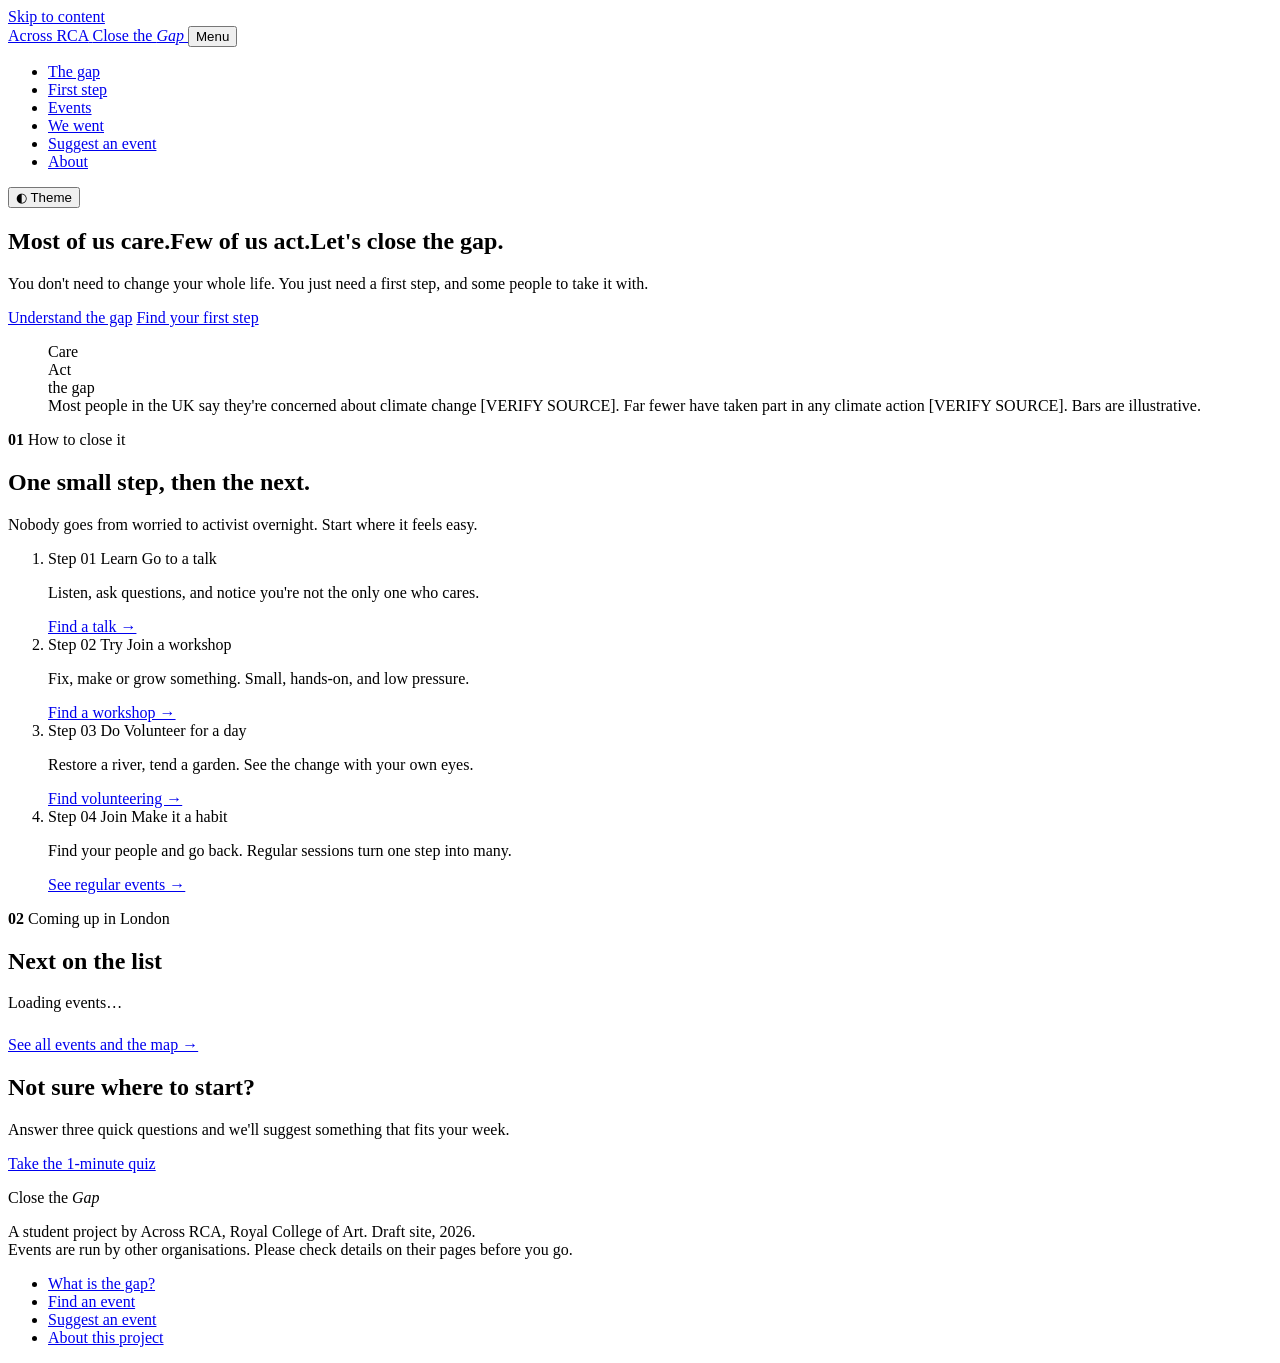
==== index.html @ 83527e05 "Add files via upload" ====
<!doctype html>
<html lang="en-GB">
<head>
<meta charset="utf-8">
<meta name="viewport" content="width=device-width, initial-scale=1">
<title>Close the Gap · Across RCA</title>
<meta name="description" content="Most of us care about climate change. Few of us act. Find a friendly first step at a London climate event.">
<link rel="icon" href="data:image/svg+xml,%3Csvg xmlns='http://www.w3.org/2000/svg' viewBox='0 0 32 32'%3E%3Crect width='32' height='32' fill='%23f3eee4'/%3E%3Crect x='4' y='9' width='24' height='5' fill='%231e1b18'/%3E%3Crect x='4' y='18' width='7' height='5' fill='%23c23b20'/%3E%3C/svg%3E">
<!-- Remembers dark/light choice before the page draws (prevents a flash) -->
<script>document.documentElement.classList.add("js");try{var t=localStorage.getItem("aag-theme");if(t)document.documentElement.setAttribute("data-theme",t);}catch(e){}</script>
<link rel="stylesheet" href="css/tokens.css">
<link rel="stylesheet" href="css/style.css">
<script src="js/config.js" defer></script>
<script src="js/main.js" defer></script>
<script src="js/data.js" defer></script>
<script src="js/home.js" defer></script>
</head>
<body>
<a class="skip-link" href="#main">Skip to content</a>

<!-- ===== HEADER (same on every page: if you change it, change it everywhere) ===== -->
<header class="site-header">
  <div class="container header-inner">
    <a class="wordmark" href="index.html">
      <span class="wordmark-kicker">Across RCA</span>
      <span class="wordmark-name">Close the <em>Gap</em></span>
    </a>
    <button class="nav-toggle" type="button" aria-expanded="false" aria-controls="site-nav">Menu</button>
    <nav id="site-nav" class="site-nav" aria-label="Main">
      <ul>
        <li><a href="the-gap.html">The gap</a></li>
        <li><a href="first-step.html">First step</a></li>
        <li><a href="events.html">Events</a></li>
        <li><a href="we-went.html">We went</a></li>
        <li><a href="submit.html">Suggest an event</a></li>
        <li><a href="about.html">About</a></li>
      </ul>
      <button class="theme-toggle" type="button">◐ Theme</button>
    </nav>
  </div>
</header>

<main id="main">

<section class="hero">
  <div class="container">
    <h1><span>Most of us care.</span><span>Few of us act.</span><span class="hero-accent">Let's close the gap.</span></h1>
  </div>
  <div class="container hero-grid">
    <div>
      <p class="lede">You don't need to change your whole life. You just need a first step, and some people to take it with.</p>
      <div class="btn-row">
        <a class="btn btn-primary" href="the-gap.html">Understand the gap</a>
        <a class="btn btn-secondary" href="first-step.html">Find your first step</a>
      </div>
    </div>
    <figure class="gap-figure">
      <div class="gap-row"><span>Care</span><div class="gap-track"><div class="gap-bar gap-bar--care"></div></div></div>
      <div class="gap-row"><span>Act</span><div class="gap-track"><div class="gap-bar gap-bar--act"></div><div class="gap-space">the gap</div></div></div>
      <figcaption>Most people in the UK say they're concerned about climate change <span class="verify">[VERIFY SOURCE]</span>. Far fewer have taken part in any climate action <span class="verify">[VERIFY SOURCE]</span>. Bars are illustrative.</figcaption>
    </figure>
  </div>
</section>

<section class="section">
  <div class="container">
    <p class="chapter"><b>01</b> How to close it</p>
    <h2>One small step, then the next.</h2>
    <p class="lede">Nobody goes from worried to activist overnight. Start where it feels easy.</p>
    <ol class="ladder">
  <li style="--step:0">
    <span class="step-num">Step 01</span>
    <span class="step-verb">Learn</span>
    <span class="step-what">Go to a talk</span>
    <p>Listen, ask questions, and notice you're not the only one who cares.</p>
    <a href="events.html?type=talk">Find a talk →</a>
  </li>
  <li style="--step:1">
    <span class="step-num">Step 02</span>
    <span class="step-verb">Try</span>
    <span class="step-what">Join a workshop</span>
    <p>Fix, make or grow something. Small, hands-on, and low pressure.</p>
    <a href="events.html?type=workshop">Find a workshop →</a>
  </li>
  <li style="--step:2">
    <span class="step-num">Step 03</span>
    <span class="step-verb">Do</span>
    <span class="step-what">Volunteer for a day</span>
    <p>Restore a river, tend a garden. See the change with your own eyes.</p>
    <a href="events.html?type=volunteering">Find volunteering →</a>
  </li>
  <li style="--step:3">
    <span class="step-num">Step 04</span>
    <span class="step-verb">Join</span>
    <span class="step-what">Make it a habit</span>
    <p>Find your people and go back. Regular sessions turn one step into many.</p>
    <a href="events.html">See regular events →</a>
  </li>
</ol>
  </div>
</section>

<section class="section section--sunk">
  <div class="container">
    <p class="chapter"><b>02</b> Coming up in London</p>
    <h2>Next on the list</h2>
    <div id="home-events" aria-live="polite"><p>Loading events…</p></div>
    <p style="margin-top:1.5rem"><a class="arrow-link" href="events.html">See all events and the map →</a></p>
  </div>
</section>

<section class="cta-band">
  <div class="container">
    <h2>Not sure where to start?</h2>
    <p class="lede">Answer three quick questions and we'll suggest something that fits your week.</p>
    <a class="btn btn-invert" href="first-step.html">Take the 1-minute quiz</a>
  </div>
</section>

</main>

<!-- ===== FOOTER (same on every page) ===== -->
<footer class="site-footer">
  <div class="container footer-grid">
    <div>
      <p class="wordmark-name">Close the <em>Gap</em></p>
      <p>A student project by Across RCA, Royal College of Art. Draft site, <span data-year>2026</span>.<br>
      Events are run by other organisations. Please check details on their pages before you go.</p>
    </div>
    <ul aria-label="Footer links">
      <li><a href="the-gap.html">What is the gap?</a></li>
      <li><a href="events.html">Find an event</a></li>
      <li><a href="submit.html">Suggest an event</a></li>
      <li><a href="about.html">About this project</a></li>
    </ul>
  </div>
</footer>
</body>
</html>
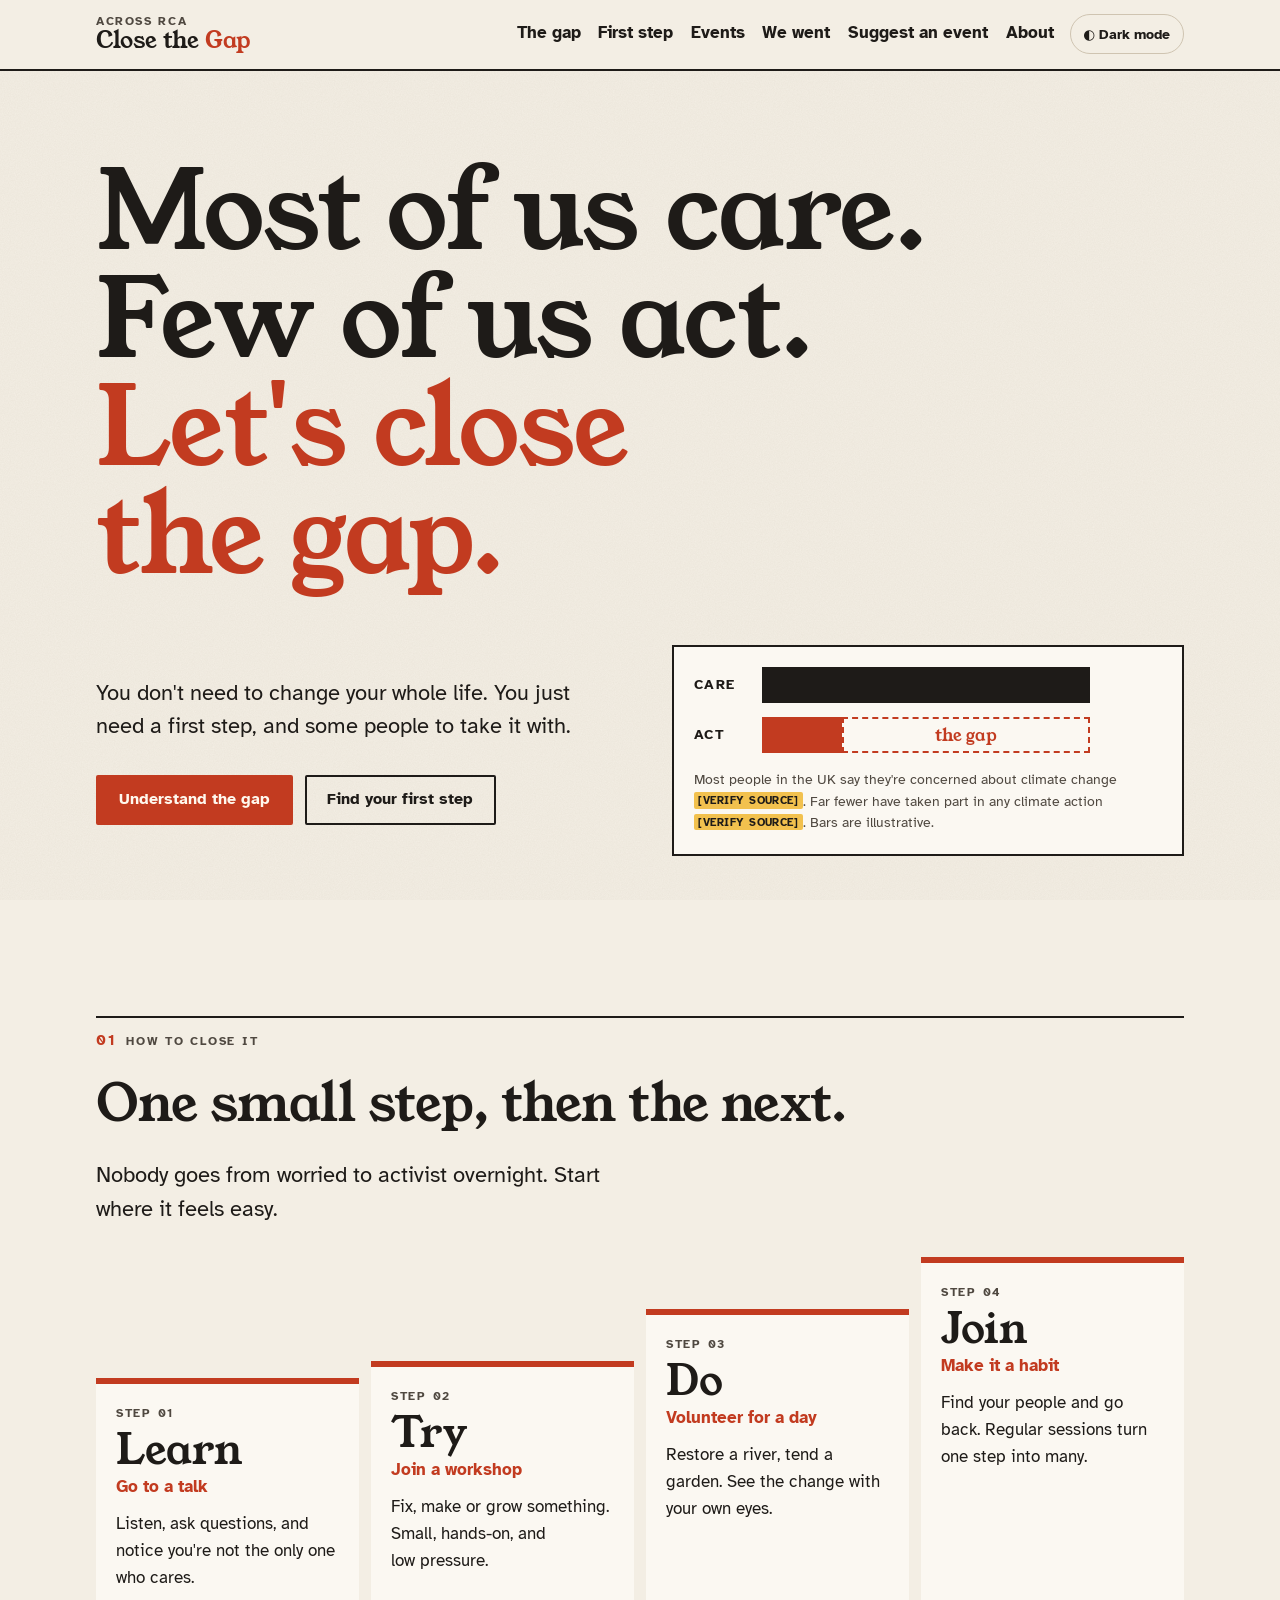
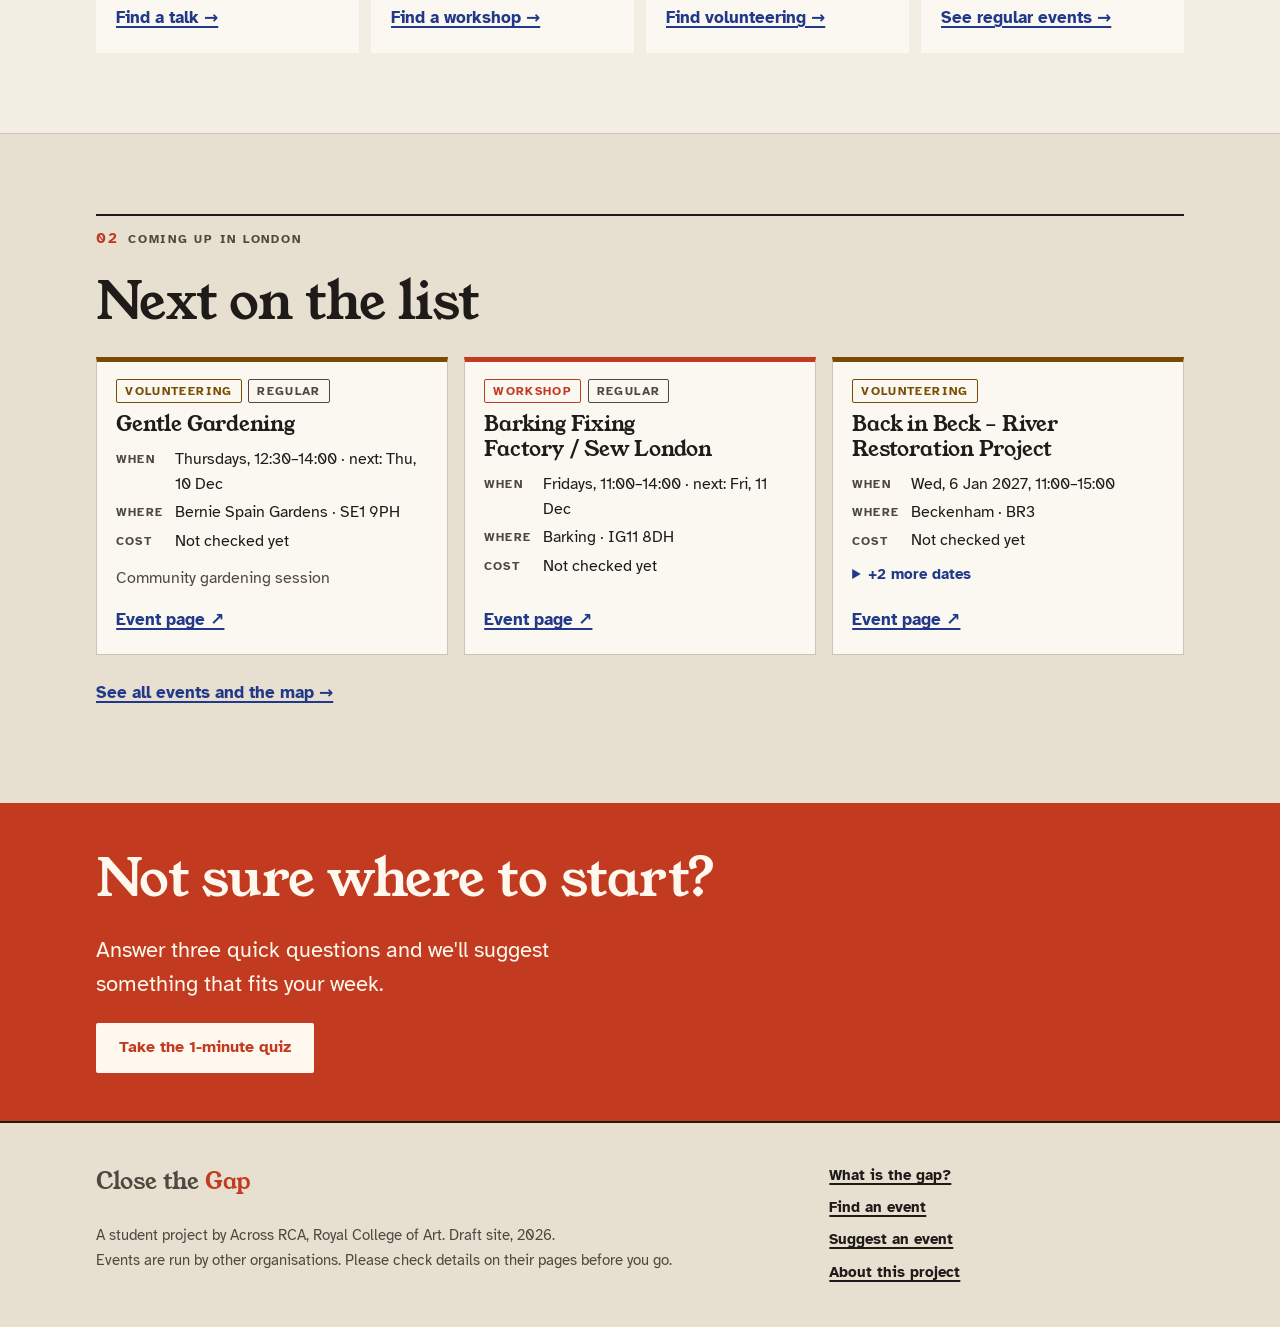
==== commit 876d3b98: "Add files via upload" ====
--- a/index.html
+++ b/index.html
@@ -8,12 +8,12 @@
 <link rel="icon" href="data:image/svg+xml,%3Csvg xmlns='http://www.w3.org/2000/svg' viewBox='0 0 32 32'%3E%3Crect width='32' height='32' fill='%23f3eee4'/%3E%3Crect x='4' y='9' width='24' height='5' fill='%231e1b18'/%3E%3Crect x='4' y='18' width='7' height='5' fill='%23c23b20'/%3E%3C/svg%3E">
 <!-- Remembers dark/light choice before the page draws (prevents a flash) -->
 <script>document.documentElement.classList.add("js");try{var t=localStorage.getItem("aag-theme");if(t)document.documentElement.setAttribute("data-theme",t);}catch(e){}</script>
-<link rel="stylesheet" href="css/tokens.css">
-<link rel="stylesheet" href="css/style.css">
-<script src="js/config.js" defer></script>
-<script src="js/main.js" defer></script>
-<script src="js/data.js" defer></script>
-<script src="js/home.js" defer></script>
+<link rel="stylesheet" href="tokens.css">
+<link rel="stylesheet" href="style.css">
+<script src="config.js" defer></script>
+<script src="main.js" defer></script>
+<script src="data.js" defer></script>
+<script src="home.js" defer></script>
 </head>
 <body>
 <a class="skip-link" href="#main">Skip to content</a>
--- a/tokens.css
+++ b/tokens.css
@@ -0,0 +1,95 @@
+/* =========================================================
+   DESIGN TOKENS — all colours and fonts live here.
+   Change a value once and the whole site updates.
+   ========================================================= */
+
+/* ✏️ FONTS: pick fonts at fonts.google.com, then replace this line
+   and the --font-display / --font-body values below. */
+@import url("https://fonts.googleapis.com/css2?family=Atkinson+Hyperlegible:ital,wght@0,400;0,700;1,400&family=Young+Serif&display=swap");
+
+:root {
+  /* ✏️ Fonts */
+  --font-display: "Young Serif", Georgia, "Times New Roman", serif; /* big headings */
+  --font-body: "Atkinson Hyperlegible", system-ui, -apple-system, "Segoe UI", sans-serif; /* everything else */
+
+  /* ✏️ LIGHT MODE COLOURS (the "paper" look) */
+  --paper: #f3eee4;         /* page background */
+  --paper-raised: #fbf8f2;  /* cards, boxes */
+  --paper-sunk: #e7dfcf;    /* footer, quiet areas */
+  --ink: #1e1b18;           /* main text */
+  --ink-soft: #4f4840;      /* secondary text */
+  --rule: #cfc4b1;          /* thin lines and borders */
+
+  --accent: #c23b20;        /* main accent: vermilion (buttons, highlights) */
+  --accent-hover: #9f2f18;
+  --on-accent: #fff8ee;     /* text on top of the accent colour */
+
+  --accent-2: #22398a;      /* second accent: ink blue */
+  --on-accent-2: #f7f3ea;
+
+  --highlight: #f2c14e;     /* marker-pen yellow (used for [VERIFY] labels) */
+  --on-highlight: #1e1b18;
+
+  /* Event type colours (used on cards and map pins) */
+  --type-talk: #22398a;
+  --type-workshop: #c23b20;
+  --type-volunteering: #7a4b00;
+
+  --focus: #22398a;         /* keyboard focus ring */
+  --grain-opacity: 0.45;    /* paper texture strength (0 = off) */
+  --grain-blend: multiply;
+
+  color-scheme: light;
+}
+
+/* ✏️ DARK MODE COLOURS ("night paper").
+   Used when the visitor's device is in dark mode, unless they picked light. */
+@media (prefers-color-scheme: dark) {
+  :root:not([data-theme="light"]) {
+    --paper: #1c1916;
+    --paper-raised: #26221e;
+    --paper-sunk: #15130f;
+    --ink: #efe8dc;
+    --ink-soft: #bfb6a8;
+    --rule: #4a433b;
+    --accent: #ff7a5c;
+    --accent-hover: #ff9b83;
+    --on-accent: #1c1916;
+    --accent-2: #a3b5ff;
+    --on-accent-2: #1c1916;
+    --highlight: #f2c14e;
+    --on-highlight: #1c1916;
+    --type-talk: #a3b5ff;
+    --type-workshop: #ff7a5c;
+    --type-volunteering: #e5b45a;
+    --focus: #f2c14e;
+    --grain-opacity: 0.18;
+    --grain-blend: screen;
+    color-scheme: dark;
+  }
+}
+
+/* Same dark colours again, for when someone presses the theme button.
+   (If you change dark colours above, change them here too.) */
+:root[data-theme="dark"] {
+  --paper: #1c1916;
+  --paper-raised: #26221e;
+  --paper-sunk: #15130f;
+  --ink: #efe8dc;
+  --ink-soft: #bfb6a8;
+  --rule: #4a433b;
+  --accent: #ff7a5c;
+  --accent-hover: #ff9b83;
+  --on-accent: #1c1916;
+  --accent-2: #a3b5ff;
+  --on-accent-2: #1c1916;
+  --highlight: #f2c14e;
+  --on-highlight: #1c1916;
+  --type-talk: #a3b5ff;
+  --type-workshop: #ff7a5c;
+  --type-volunteering: #e5b45a;
+  --focus: #f2c14e;
+  --grain-opacity: 0.18;
+  --grain-blend: screen;
+  color-scheme: dark;
+}
--- a/style.css
+++ b/style.css
@@ -0,0 +1,433 @@
+/* =========================================================
+   LAYOUT + COMPONENTS
+   Colours and fonts are NOT set here — see tokens.css.
+   ========================================================= */
+
+/* ---------- Base ---------- */
+*, *::before, *::after { box-sizing: border-box; }
+
+html { -webkit-text-size-adjust: 100%; scroll-behavior: smooth; }
+@media (prefers-reduced-motion: reduce) {
+  html { scroll-behavior: auto; }
+  *, *::before, *::after { transition: none !important; animation: none !important; }
+}
+
+body {
+  margin: 0;
+  background: var(--paper);
+  color: var(--ink);
+  font-family: var(--font-body);
+  font-size: 1.0625rem;
+  line-height: 1.6;
+  min-height: 100vh;
+  display: flex;
+  flex-direction: column;
+  overflow-x: hidden;
+}
+
+/* Recycled-paper grain (pure CSS, no image file) */
+body::before {
+  content: "";
+  position: fixed;
+  inset: 0;
+  z-index: -1;
+  pointer-events: none;
+  opacity: var(--grain-opacity);
+  mix-blend-mode: var(--grain-blend);
+  background-image: url("data:image/svg+xml,%3Csvg xmlns='http://www.w3.org/2000/svg' width='220' height='220'%3E%3Cfilter id='n'%3E%3CfeTurbulence type='fractalNoise' baseFrequency='.85' numOctaves='3' stitchTiles='stitch'/%3E%3CfeColorMatrix values='0 0 0 0 .45 0 0 0 0 .4 0 0 0 0 .33 0 0 0 .22 0'/%3E%3C/filter%3E%3Crect width='100%25' height='100%25' filter='url(%23n)'/%3E%3C/svg%3E");
+}
+
+main { flex: 1; }
+
+img { max-width: 100%; height: auto; display: block; }
+
+h1, h2, h3 {
+  font-family: var(--font-display);
+  font-weight: 400;
+  line-height: 1.08;
+  letter-spacing: -0.01em;
+  margin: 0 0 0.5em;
+  text-wrap: balance;
+}
+h1 { font-size: clamp(2.4rem, 8vw, 5.25rem); }
+h2 { font-size: clamp(1.9rem, 5vw, 3.25rem); }
+h3 { font-size: clamp(1.3rem, 2.6vw, 1.6rem); line-height: 1.2; }
+
+p { margin: 0 0 1em; text-wrap: pretty; }
+
+a { color: var(--accent-2); text-underline-offset: 0.18em; text-decoration-thickness: 1.5px; }
+a:hover { color: var(--accent); }
+
+:focus-visible { outline: 3px solid var(--focus); outline-offset: 3px; border-radius: 2px; }
+
+.container { width: 100%; max-width: 72rem; margin-inline: auto; padding-inline: 1rem; }
+@media (min-width: 48rem) { .container { padding-inline: 2rem; } }
+
+.visually-hidden {
+  position: absolute !important; width: 1px; height: 1px; padding: 0; margin: -1px;
+  overflow: hidden; clip: rect(0 0 0 0); white-space: nowrap; border: 0;
+}
+
+.skip-link {
+  position: absolute; left: 1rem; top: -4rem; z-index: 1000;
+  background: var(--ink); color: var(--paper); padding: 0.6rem 1rem; font-weight: 700;
+}
+.skip-link:focus { top: 0.5rem; color: var(--paper); }
+
+/* [VERIFY SOURCE] markers — easy to spot, easy to search for */
+.verify {
+  display: inline-block;
+  background: var(--highlight);
+  color: var(--on-highlight);
+  font: 700 0.7rem/1.3 var(--font-body);
+  letter-spacing: 0.04em;
+  padding: 0.1em 0.4em;
+  border-radius: 2px;
+  vertical-align: 0.15em;
+  white-space: nowrap;
+}
+
+/* ---------- Header + nav ---------- */
+.site-header { border-bottom: 2px solid var(--ink); position: relative; z-index: 20; background: var(--paper); }
+.header-inner { display: flex; align-items: center; justify-content: space-between; gap: 1rem; padding-block: 0.85rem; flex-wrap: wrap; }
+
+.wordmark { display: flex; flex-direction: column; color: var(--ink); text-decoration: none; line-height: 1.1; }
+.wordmark:hover { color: var(--ink); }
+.wordmark-kicker { font-size: 0.72rem; font-weight: 700; letter-spacing: 0.14em; text-transform: uppercase; color: var(--ink-soft); }
+.wordmark-name { font-family: var(--font-display); font-size: 1.45rem; }
+.wordmark-name em { font-style: normal; color: var(--accent); }
+
+.nav-toggle {
+  display: none;
+  font: 700 0.95rem var(--font-body);
+  background: transparent; color: var(--ink);
+  border: 2px solid var(--ink); border-radius: 2px;
+  padding: 0.45rem 0.9rem; min-height: 44px; cursor: pointer;
+}
+
+.site-nav { display: flex; align-items: center; gap: 1rem; }
+.site-nav ul { list-style: none; margin: 0; padding: 0; display: flex; flex-wrap: wrap; gap: 0.25rem 1.1rem; }
+.site-nav a { color: var(--ink); text-decoration: none; font-weight: 700; padding: 0.35rem 0; display: inline-block; border-bottom: 3px solid transparent; }
+.site-nav a:hover { color: var(--accent); }
+.site-nav a[aria-current="page"] { border-bottom-color: var(--accent); }
+
+.theme-toggle {
+  font: 700 0.85rem var(--font-body);
+  background: transparent; color: var(--ink);
+  border: 1.5px solid var(--rule); border-radius: 999px;
+  padding: 0.35rem 0.8rem; min-height: 40px; cursor: pointer; white-space: nowrap;
+}
+.theme-toggle:hover { border-color: var(--ink); }
+
+@media (max-width: 56rem) {
+  .js .nav-toggle { display: inline-flex; align-items: center; }
+  .js .site-nav { display: none; width: 100%; flex-direction: column; align-items: stretch; padding-bottom: 0.75rem; }
+  .js .site-nav.is-open { display: flex; }
+  .site-nav ul { flex-direction: column; gap: 0; }
+  .site-nav li { border-top: 1px solid var(--rule); }
+  .site-nav a { display: block; padding: 0.8rem 0; font-size: 1.1rem; }
+  .site-nav a[aria-current="page"] { border-bottom-color: transparent; color: var(--accent); }
+  .theme-toggle { align-self: flex-start; margin-top: 0.5rem; }
+}
+
+/* ---------- Buttons ---------- */
+.btn {
+  display: inline-flex; align-items: center; justify-content: center; gap: 0.5em;
+  font: 700 1rem/1.2 var(--font-body);
+  padding: 0.85rem 1.3rem; min-height: 48px;
+  border: 2px solid var(--ink); border-radius: 2px;
+  text-decoration: none; cursor: pointer;
+  transition: transform 0.15s ease, box-shadow 0.15s ease, background-color 0.15s ease;
+}
+.btn:hover { transform: translate(-2px, -2px); box-shadow: 4px 4px 0 var(--ink); }
+.btn:active { transform: none; box-shadow: none; }
+.btn-primary { background: var(--accent); color: var(--on-accent); border-color: var(--accent); }
+.btn-primary:hover { background: var(--accent-hover); border-color: var(--accent-hover); color: var(--on-accent); }
+.btn-secondary { background: transparent; color: var(--ink); }
+.btn-secondary:hover { color: var(--ink); }
+.btn-row { display: flex; flex-wrap: wrap; gap: 0.75rem; }
+
+.arrow-link { font-weight: 700; color: var(--accent-2); }
+
+/* ---------- Section scaffolding ---------- */
+.section { padding-block: 3.5rem; }
+@media (min-width: 48rem) { .section { padding-block: 5rem; } }
+.section + .section { border-top: 1px solid var(--rule); }
+.section--sunk { background: var(--paper-sunk); }
+
+.chapter {
+  display: flex; align-items: baseline; gap: 0.6rem;
+  font-size: 0.78rem; font-weight: 700; letter-spacing: 0.14em; text-transform: uppercase;
+  color: var(--ink-soft);
+  border-top: 2px solid var(--ink);
+  padding-top: 0.6rem; margin-bottom: 1.5rem;
+}
+.chapter b { color: var(--accent); font-size: 0.95rem; }
+
+.lede { font-size: clamp(1.15rem, 2.2vw, 1.4rem); line-height: 1.5; max-width: 40ch; }
+.prose { max-width: 40rem; }
+.prose p, .prose li { font-size: 1.1rem; }
+
+.page-head { padding-block: 3rem 1.5rem; }
+@media (min-width: 48rem) { .page-head { padding-block: 4.5rem 2rem; } }
+
+/* ---------- Home hero ---------- */
+.hero { padding-block: 3rem 3.5rem; }
+@media (min-width: 48rem) { .hero { padding-block: 5.5rem 5rem; } }
+.hero h1 { font-size: clamp(2.6rem, 9.5vw, 6.75rem); line-height: 1; margin-bottom: 0.5em; max-width: 14ch; }
+.hero h1 span { display: block; }
+.hero h1 .hero-accent { color: var(--accent); }
+.hero .lede { margin-bottom: 2rem; }
+
+.hero-grid { display: grid; gap: 2.5rem; }
+@media (min-width: 60rem) { .hero-grid { grid-template-columns: 1fr 1fr; align-items: center; gap: 4rem; } }
+
+/* The gap graphic */
+.gap-figure { margin: 0; border: 2px solid var(--ink); background: var(--paper-raised); padding: 1.25rem; }
+.gap-figure figcaption { font-size: 0.85rem; color: var(--ink-soft); margin-top: 1rem; }
+.gap-row { display: grid; grid-template-columns: 3.5rem 1fr; align-items: center; gap: 0.75rem; margin-bottom: 0.9rem; }
+.gap-row > span { font-weight: 700; font-size: 0.85rem; letter-spacing: 0.1em; text-transform: uppercase; }
+.gap-track { position: relative; height: 2.25rem; }
+.gap-bar { position: absolute; inset-block: 0; left: 0; }
+.gap-bar--care { width: 82%; background: var(--ink); }
+.gap-bar--act { width: 20%; background: var(--accent); }
+.gap-space {
+  position: absolute; inset-block: 0; left: 20%; width: 62%;
+  border: 2px dashed var(--accent);
+  display: flex; align-items: center; justify-content: center;
+  font-family: var(--font-display); font-size: 1.05rem; color: var(--accent);
+}
+
+/* ---------- Ladder: Learn → Try → Do → Join ---------- */
+.ladder { list-style: none; margin: 2rem 0 0; padding: 0; display: grid; gap: 1rem; counter-reset: step; }
+.ladder li {
+  background: var(--paper-raised);
+  border-top: 6px solid var(--accent);
+  padding: 1.25rem 1.25rem 1.4rem;
+  margin-left: calc(var(--step, 0) * 0.9rem);
+  display: flex; flex-direction: column;
+}
+.ladder .step-num { font-size: 0.78rem; font-weight: 700; letter-spacing: 0.14em; text-transform: uppercase; color: var(--ink-soft); }
+.ladder .step-verb { font-family: var(--font-display); font-size: clamp(2rem, 4vw, 2.6rem); line-height: 1.05; margin: 0.2rem 0 0.1rem; }
+.ladder .step-what { font-weight: 700; color: var(--accent); margin-bottom: 0.6rem; }
+.ladder p { margin-bottom: 0.8rem; }
+.ladder li > a { margin-top: auto; font-weight: 700; }
+@media (min-width: 52rem) {
+  .ladder { grid-template-columns: repeat(4, 1fr); align-items: end; gap: 0.75rem; }
+  .ladder li { margin-left: 0; min-height: calc(15rem + var(--step, 0) * 3.25rem); }
+}
+
+/* ---------- Barriers ---------- */
+.barriers { list-style: none; margin: 2rem 0 0; padding: 0; display: grid; gap: 2.5rem 2rem; }
+@media (min-width: 48rem) { .barriers { grid-template-columns: repeat(2, 1fr); } }
+.barriers li { border-top: 2px solid var(--ink); padding-top: 1rem; }
+.barrier-num { font-family: var(--font-display); font-size: 2.75rem; line-height: 1; color: var(--accent); display: block; margin-bottom: 0.5rem; }
+.helps { border-top: 1.5px dotted var(--rule); padding-top: 0.6rem; color: var(--ink); }
+.helps strong { display: block; font-size: 0.78rem; letter-spacing: 0.12em; text-transform: uppercase; color: var(--accent-2); }
+.helps strong::before { content: "→ "; }
+
+/* Two-column text blocks */
+.split { display: grid; gap: 2rem; }
+@media (min-width: 52rem) { .split { grid-template-columns: 1fr 1fr; gap: 4rem; } }
+
+.pull-quote {
+  font-family: var(--font-display);
+  font-size: clamp(1.6rem, 4vw, 2.4rem); line-height: 1.2;
+  margin: 0;
+}
+.pull-quote::before {
+  content: "\201C"; display: block;
+  font-size: 4.5rem; line-height: 0.6; margin-bottom: 0.15em;
+  color: var(--accent);
+}
+
+/* Call-to-action band */
+.cta-band { background: var(--accent); color: var(--on-accent); padding-block: 3rem; }
+.cta-band h2 { color: var(--on-accent); }
+.cta-band .btn { border-color: var(--on-accent); color: var(--on-accent); background: transparent; }
+.cta-band .btn:hover { box-shadow: 4px 4px 0 var(--on-accent); color: var(--on-accent); }
+.cta-band .btn-invert { background: var(--on-accent); color: var(--accent); }
+.cta-band .btn-invert:hover { color: var(--accent); }
+
+/* ---------- Event cards ---------- */
+.card-list { list-style: none; margin: 0; padding: 0; display: grid; gap: 1rem; }
+.card-list--grid { grid-template-columns: repeat(auto-fill, minmax(min(100%, 19rem), 1fr)); }
+
+.event-card {
+  background: var(--paper-raised);
+  border: 1px solid var(--rule);
+  border-top: 5px solid var(--type-color, var(--ink));
+  padding: 1.1rem 1.2rem 1.25rem;
+  height: 100%;
+  display: flex; flex-direction: column;
+}
+.event-card[data-type="talk"] { --type-color: var(--type-talk); }
+.event-card[data-type="workshop"] { --type-color: var(--type-workshop); }
+.event-card[data-type="volunteering"] { --type-color: var(--type-volunteering); }
+.event-card.is-highlighted { outline: 3px solid var(--focus); outline-offset: 2px; }
+
+.event-card__top { display: flex; flex-wrap: wrap; gap: 0.4rem; margin-bottom: 0.6rem; }
+.type-tag {
+  font-size: 0.72rem; font-weight: 700; letter-spacing: 0.12em; text-transform: uppercase;
+  color: var(--type-color, var(--ink)); border: 1.5px solid currentColor;
+  padding: 0.1rem 0.5rem; border-radius: 2px;
+}
+.type-tag--plain { color: var(--ink-soft); }
+.event-card__title { font-size: 1.3rem; margin-bottom: 0.6rem; }
+
+.facts { display: grid; grid-template-columns: auto 1fr; gap: 0.2rem 0.75rem; margin: 0 0 0.75rem; font-size: 0.98rem; }
+.facts dt { font-size: 0.72rem; font-weight: 700; letter-spacing: 0.1em; text-transform: uppercase; color: var(--ink-soft); padding-top: 0.2rem; }
+.facts dd { margin: 0; }
+
+.more-dates { margin: -0.25rem 0 0.75rem; font-size: 0.95rem; }
+.more-dates summary { cursor: pointer; font-weight: 700; color: var(--accent-2); }
+.more-dates ul { margin: 0.4rem 0 0; padding-left: 1.2rem; }
+
+.event-card__note { color: var(--ink-soft); font-size: 0.98rem; }
+
+.badges { list-style: none; margin: 0 0 0.9rem; padding: 0; display: flex; flex-wrap: wrap; gap: 0.45rem; }
+.badge {
+  font-size: 0.72rem; font-weight: 700; letter-spacing: 0.08em; text-transform: uppercase;
+  color: var(--accent-2); border: 2px solid currentColor; border-radius: 3px;
+  padding: 0.15rem 0.5rem; transform: rotate(-1.5deg);
+}
+.badge--went { background: var(--highlight); color: var(--on-highlight); border-color: var(--on-highlight); transform: rotate(1deg); }
+
+.event-card__actions { margin-top: auto; display: flex; flex-wrap: wrap; gap: 0.5rem 1.25rem; align-items: center; }
+.event-card__actions a { font-weight: 700; }
+.link-button {
+  font: 700 1rem var(--font-body); color: var(--accent-2);
+  background: none; border: 0; padding: 0; cursor: pointer;
+  text-decoration: underline; text-underline-offset: 0.18em; text-decoration-thickness: 1.5px;
+}
+.link-button:hover { color: var(--accent); }
+
+/* ---------- Events page ---------- */
+.filters { background: var(--paper-raised); border: 2px solid var(--ink); padding: 1rem; margin-bottom: 1.25rem; display: grid; gap: 1rem; }
+.filters fieldset { border: 0; margin: 0; padding: 0; min-width: 0; }
+.filters legend, .filter-label { font-size: 0.75rem; font-weight: 700; letter-spacing: 0.12em; text-transform: uppercase; color: var(--ink-soft); margin-bottom: 0.4rem; padding: 0; }
+.filter-label { display: block; }
+
+.pills { display: flex; flex-wrap: wrap; gap: 0.5rem; }
+.pill { position: relative; }
+.pill input { position: absolute; opacity: 0; inset: 0; margin: 0; cursor: pointer; }
+.pill span {
+  display: inline-flex; align-items: center; min-height: 44px;
+  padding: 0.45rem 1rem; border: 2px solid var(--ink); border-radius: 999px;
+  font-weight: 700; background: transparent; color: var(--ink);
+}
+.pill input:checked + span { background: var(--ink); color: var(--paper); }
+.pill input:focus-visible + span { outline: 3px solid var(--focus); outline-offset: 3px; }
+
+.filter-row { display: grid; gap: 1rem; }
+@media (min-width: 40rem) { .filter-row { grid-template-columns: 1fr 1fr; } }
+@media (min-width: 60rem) { .filter-row { grid-template-columns: 1fr 1fr auto auto; align-items: end; } }
+
+select {
+  width: 100%; min-height: 44px;
+  font: 1rem var(--font-body); color: var(--ink);
+  background: var(--paper); border: 2px solid var(--ink); border-radius: 2px;
+  padding: 0.5rem 0.6rem;
+}
+.check { display: flex; align-items: center; gap: 0.55rem; font-weight: 700; min-height: 44px; cursor: pointer; }
+.check input { width: 1.3rem; height: 1.3rem; accent-color: var(--accent); }
+
+.filters-reset { justify-self: start; }
+
+.results-bar { display: flex; flex-wrap: wrap; align-items: center; justify-content: space-between; gap: 0.75rem; margin-bottom: 1rem; }
+.results-count { margin: 0; font-weight: 700; }
+
+.view-toggle { display: inline-flex; border: 2px solid var(--ink); border-radius: 999px; overflow: hidden; }
+.view-toggle button {
+  font: 700 0.95rem var(--font-body); min-height: 44px; padding: 0.4rem 1.1rem;
+  background: transparent; color: var(--ink); border: 0; cursor: pointer;
+}
+.view-toggle button[aria-pressed="true"] { background: var(--ink); color: var(--paper); }
+
+.events-views { display: grid; gap: 1.25rem; }
+.events-views[data-view="list"] .events-map-wrap { display: none; }
+.events-views[data-view="map"] .events-list { display: none; }
+
+.events-map { height: 70vh; min-height: 22rem; border: 2px solid var(--ink); background: var(--paper-sunk); }
+.map-note { font-size: 0.9rem; color: var(--ink-soft); margin-top: 0.5rem; }
+
+@media (min-width: 60rem) {
+  .view-toggle { display: none; }
+  .events-views, .events-views[data-view] { grid-template-columns: minmax(0, 1fr) minmax(0, 1fr); align-items: start; }
+  .events-views .events-map-wrap, .events-views .events-list { display: block !important; }
+  .events-map-wrap { position: sticky; top: 1rem; }
+  .events-map { height: calc(100vh - 6rem); }
+}
+
+.empty-state { border: 2px dashed var(--rule); padding: 1.5rem; }
+.data-source { font-size: 0.85rem; color: var(--ink-soft); margin-top: 1.5rem; }
+
+/* Leaflet tweaks */
+.leaflet-container { font-family: var(--font-body); }
+.leaflet-popup-content { margin: 0.8rem 1rem; font-size: 0.95rem; line-height: 1.4; }
+.leaflet-popup-content strong { display: block; font-size: 1rem; margin-bottom: 0.2rem; }
+.popup-meta { color: #4f4840; margin: 0.2rem 0 0.4rem !important; }
+:root[data-theme="dark"] .leaflet-tile-pane { filter: brightness(0.85) saturate(0.8); }
+@media (prefers-color-scheme: dark) { :root:not([data-theme="light"]) .leaflet-tile-pane { filter: brightness(0.85) saturate(0.8); } }
+
+/* ---------- Quiz ---------- */
+.quiz { display: grid; gap: 2rem; max-width: 46rem; }
+.quiz fieldset { border: 0; margin: 0; padding: 0; min-width: 0; }
+.quiz legend {
+  float: left; width: 100%; /* lets the legend behave like a normal heading */
+  border-top: 2px solid var(--ink); padding: 1rem 0 0; margin-bottom: 0.9rem;
+  font-family: var(--font-display); font-size: clamp(1.4rem, 3vw, 1.8rem); line-height: 1.2;
+}
+.quiz legend + * { clear: both; }
+.quiz legend .q-num { display: block; font: 700 0.78rem var(--font-body); letter-spacing: 0.14em; text-transform: uppercase; color: var(--accent); margin-bottom: 0.3rem; }
+.choices { display: grid; gap: 0.6rem; }
+@media (min-width: 40rem) { .choices { grid-template-columns: repeat(3, 1fr); } }
+.choice {
+  display: flex; gap: 0.7rem; align-items: flex-start;
+  border: 2px solid var(--rule); background: var(--paper-raised);
+  padding: 0.85rem 1rem; cursor: pointer; min-height: 44px;
+}
+.choice:hover { border-color: var(--ink); }
+.choice input { margin-top: 0.3rem; width: 1.15rem; height: 1.15rem; accent-color: var(--accent); flex-shrink: 0; }
+.choice:has(input:checked) { border-color: var(--ink); background: var(--paper); box-shadow: 4px 4px 0 var(--accent); }
+.choice strong { display: block; }
+.choice small { color: var(--ink-soft); font-size: 0.9rem; }
+.quiz-error { color: var(--accent); font-weight: 700; margin: 0; }
+
+.quiz-result {
+  max-width: 46rem; margin-top: 2.5rem;
+  background: var(--paper-raised); border: 2px solid var(--ink);
+  box-shadow: 8px 8px 0 var(--accent);
+  padding: 1.5rem;
+}
+.quiz-result:focus { outline: none; }
+.quiz-result:focus-visible { outline: 3px solid var(--focus); outline-offset: 4px; }
+.quiz-result .step-num { font-size: 0.78rem; font-weight: 700; letter-spacing: 0.14em; text-transform: uppercase; color: var(--accent); }
+.quiz-result ul { padding-left: 1.2rem; }
+
+/* ---------- We went (reviews) ---------- */
+.reviews { display: grid; gap: 2rem; margin-top: 1rem; }
+.review { background: var(--paper-raised); border: 1px solid var(--rule); border-top: 5px solid var(--accent-2); padding: 1.5rem; }
+.review header { margin-bottom: 1rem; }
+.review-meta { color: var(--ink-soft); font-size: 0.95rem; margin: 0; }
+.before-after { display: grid; gap: 1rem; margin-bottom: 1rem; }
+@media (min-width: 48rem) { .before-after { grid-template-columns: 1fr auto 1fr; align-items: stretch; } }
+.before-after > div { border: 1.5px solid var(--rule); padding: 1rem; background: var(--paper); }
+.before-after h3 { font-size: 0.78rem; font-family: var(--font-body); font-weight: 700; letter-spacing: 0.14em; text-transform: uppercase; color: var(--ink-soft); margin-bottom: 0.4rem; }
+.before-after .ba-arrow { border: 0; background: none; display: flex; align-items: center; justify-content: center; font-size: 1.6rem; color: var(--accent); padding: 0; }
+.before-after p { margin: 0; font-size: 1.05rem; }
+.placeholder-tag { display: inline-block; background: var(--highlight); color: var(--on-highlight); font-weight: 700; font-size: 0.75rem; letter-spacing: 0.08em; padding: 0.15rem 0.5rem; margin-bottom: 0.75rem; }
+
+/* ---------- Simple info boxes ---------- */
+.box { background: var(--paper-raised); border: 2px solid var(--ink); padding: 1.5rem; }
+.steps-list { padding-left: 1.3rem; }
+.steps-list li { margin-bottom: 0.5rem; }
+.form-note { font-size: 0.9rem; color: var(--ink-soft); margin-top: 0.75rem; }
+
+/* ---------- Footer ---------- */
+.site-footer { background: var(--paper-sunk); border-top: 2px solid var(--ink); padding-block: 2.5rem; margin-top: 0; font-size: 0.95rem; }
+.footer-grid { display: grid; gap: 1.5rem; }
+@media (min-width: 48rem) { .footer-grid { grid-template-columns: 2fr 1fr; } }
+.site-footer ul { list-style: none; padding: 0; margin: 0; display: grid; gap: 0.3rem; }
+.site-footer a { color: var(--ink); font-weight: 700; }
+.site-footer p { color: var(--ink-soft); }
